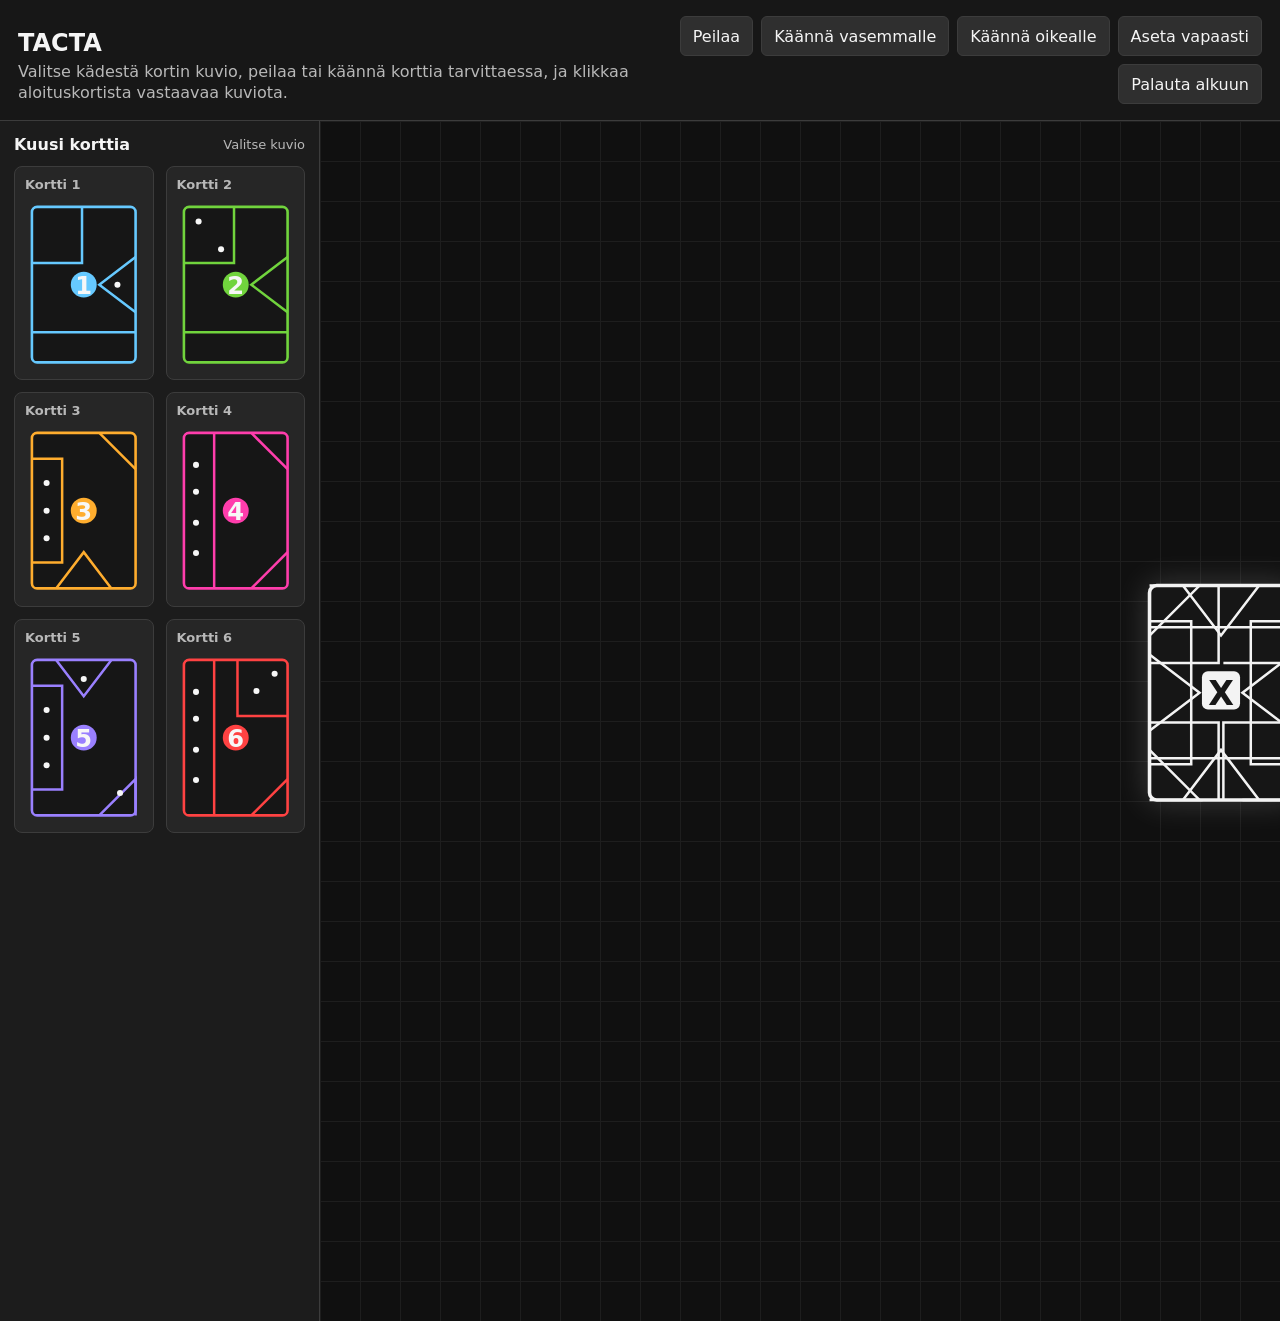
==== index.html @ 82af08ba "Initial TACTA placement prototype" ====
<!doctype html>
<html lang="fi">
  <head>
    <meta charset="utf-8" />
    <meta name="viewport" content="width=device-width, initial-scale=1" />
    <meta name="theme-color" content="#111111" />
    <title>TACTA sijoitusprototyyppi</title>
    <link rel="manifest" href="manifest.webmanifest" />
    <link rel="stylesheet" href="styles.css" />
  </head>
  <body>
    <main class="app">
      <section class="toolbar" aria-label="Kortin valinta">
        <div>
          <h1>TACTA</h1>
          <p>Valitse kädestä kortin kuvio, peilaa tai käännä korttia tarvittaessa, ja klikkaa aloituskortista vastaavaa kuviota.</p>
        </div>
        <div class="controls" aria-label="Sijoitettavan kortin säätimet">
          <button id="flip-card" type="button">Peilaa</button>
          <button id="rotate-left" type="button">Käännä vasemmalle</button>
          <button id="rotate-right" type="button">Käännä oikealle</button>
          <button id="place-center" type="button">Aseta vapaasti</button>
          <button id="clear-board" type="button">Palauta alkuun</button>
        </div>
      </section>

      <section class="workspace">
        <aside class="hand" aria-label="Kuusi korttimallia">
          <div class="hand-header">
            <h2>Kuusi korttia</h2>
            <span id="selected-status">Valitse kuvio</span>
          </div>
          <div id="hand-cards" class="hand-cards"></div>
        </aside>

        <section class="board-wrap" aria-label="Pelialue">
          <div id="board" class="board">
            <svg id="placement-lines" class="placement-lines" aria-hidden="true"></svg>
          </div>
        </section>
      </section>
    </main>

    <script type="module" src="game.js"></script>
  </body>
</html>
---- styles.css ----
:root {
  color-scheme: dark;
  --bg: #111111;
  --panel: #1c1c1c;
  --panel-2: #262626;
  --line: #3c3c3c;
  --text: #f5f5f5;
  --muted: #b8b8b8;
  --accent: #65d46e;
  --danger: #ff4a4a;
  font-family: Inter, ui-sans-serif, system-ui, -apple-system, BlinkMacSystemFont, "Segoe UI", sans-serif;
}

* {
  box-sizing: border-box;
}

body {
  margin: 0;
  min-height: 100vh;
  background: var(--bg);
  color: var(--text);
}

button {
  min-height: 40px;
  border: 1px solid var(--line);
  border-radius: 6px;
  background: #2f2f2f;
  color: var(--text);
  font: inherit;
  padding: 0 12px;
  cursor: pointer;
}

button:hover {
  border-color: #6b6b6b;
  background: #3a3a3a;
}

.app {
  min-height: 100vh;
  display: grid;
  grid-template-rows: auto 1fr;
}

.toolbar {
  display: flex;
  align-items: flex-end;
  justify-content: space-between;
  gap: 20px;
  padding: 16px 18px;
  border-bottom: 1px solid var(--line);
  background: #171717;
}

.toolbar h1,
.toolbar p,
.hand h2 {
  margin: 0;
}

.toolbar h1 {
  font-size: 24px;
  letter-spacing: 0;
}

.toolbar p {
  max-width: 760px;
  margin-top: 4px;
  color: var(--muted);
  line-height: 1.35;
}

.controls {
  display: flex;
  flex-wrap: wrap;
  justify-content: flex-end;
  gap: 8px;
}

.workspace {
  min-height: 0;
  display: grid;
  grid-template-columns: 320px 1fr;
}

.hand {
  min-height: 0;
  border-right: 1px solid var(--line);
  background: var(--panel);
  padding: 14px;
  overflow: auto;
}

.hand-header {
  display: flex;
  align-items: center;
  justify-content: space-between;
  gap: 12px;
  margin-bottom: 12px;
}

.hand h2 {
  font-size: 16px;
}

#selected-status {
  color: var(--muted);
  font-size: 13px;
  text-align: right;
}

.hand-cards {
  display: grid;
  grid-template-columns: repeat(2, minmax(0, 1fr));
  gap: 12px;
}

.hand-card {
  min-height: 168px;
  border: 1px solid var(--line);
  border-radius: 8px;
  background: var(--panel-2);
  padding: 10px;
}

.hand-card strong {
  display: block;
  margin-bottom: 8px;
  font-size: 13px;
  color: var(--muted);
}

.board-wrap {
  min-width: 0;
  min-height: 0;
  overflow: auto;
  background-color: #101010;
  background-image:
    linear-gradient(#1e1e1e 1px, transparent 1px),
    linear-gradient(90deg, #1e1e1e 1px, transparent 1px);
  background-size: 40px 40px;
}

.board {
  position: relative;
  width: 1800px;
  height: 1200px;
}

.placement-lines {
  position: absolute;
  inset: 0;
  width: 100%;
  height: 100%;
  pointer-events: none;
}

.card-svg {
  display: block;
  width: 100%;
  height: auto;
  overflow: visible;
  user-select: none;
}

.placed-card {
  position: absolute;
  width: 144px;
  height: 216px;
  transform-origin: 0 0;
}

.placed-card .card-svg {
  filter: drop-shadow(0 8px 14px rgb(0 0 0 / 0.38));
}

.placed-card.is-starting .card-svg {
  filter: drop-shadow(0 0 16px rgb(255 255 255 / 0.18));
}

.card-shell {
  fill: #161616;
  stroke-width: 3;
}

.card-divider,
.shape-line {
  fill: none;
  stroke-width: 2.5;
  vector-effect: non-scaling-stroke;
}

.port-hit {
  fill: transparent;
  stroke: transparent;
  cursor: pointer;
}

.port-hit:hover,
.port-hit.is-selected,
.port-hit.is-targetable:hover {
  fill: rgb(101 212 110 / 0.26);
  stroke: var(--accent);
  stroke-width: 2.5;
}

.port-hit.is-blocked:hover {
  fill: rgb(255 74 74 / 0.2);
  stroke: var(--danger);
  stroke-width: 2.5;
}

.port-hit.is-blocked {
  pointer-events: none;
}

.dot {
  fill: #f7f7f7;
}

.card-label {
  fill: #f7f7f7;
  font-size: 28px;
  font-weight: 800;
  text-anchor: middle;
  dominant-baseline: central;
}

.placed-card.is-starting .card-label {
  fill: #171717;
}

.suit-icon {
  fill: none;
  stroke: #f7f7f7;
  stroke-width: 2;
}

.ghost {
  opacity: 0.72;
}

@media (max-width: 860px) {
  .toolbar {
    align-items: stretch;
    flex-direction: column;
  }

  .controls {
    justify-content: flex-start;
  }

  .workspace {
    grid-template-columns: 1fr;
    grid-template-rows: auto 1fr;
  }

  .hand {
    border-right: 0;
    border-bottom: 1px solid var(--line);
    max-height: 350px;
  }

  .hand-cards {
    grid-template-columns: repeat(3, minmax(120px, 1fr));
  }
}
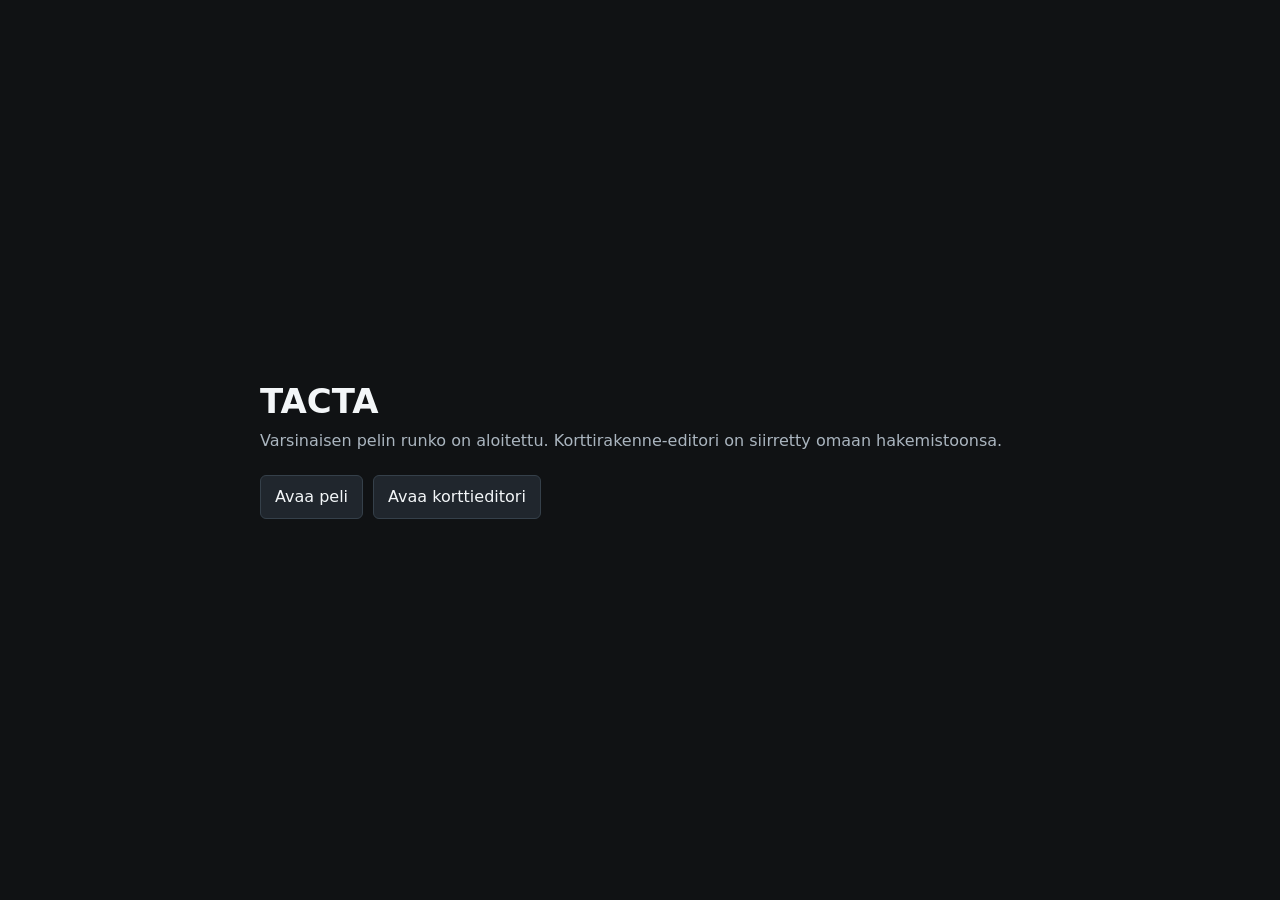
==== commit a1692bbd: "Build TACTA PWA game" ====
--- a/index.html
+++ b/index.html
@@ -3,44 +3,71 @@
   <head>
     <meta charset="utf-8" />
     <meta name="viewport" content="width=device-width, initial-scale=1" />
-    <meta name="theme-color" content="#111111" />
-    <title>TACTA sijoitusprototyyppi</title>
-    <link rel="manifest" href="manifest.webmanifest" />
-    <link rel="stylesheet" href="styles.css" />
+    <meta name="theme-color" content="#101214" />
+    <title>TACTA</title>
+    <style>
+      :root {
+        color-scheme: dark;
+        font-family: Inter, ui-sans-serif, system-ui, -apple-system, BlinkMacSystemFont, "Segoe UI", sans-serif;
+      }
+
+      body {
+        min-height: 100vh;
+        margin: 0;
+        display: grid;
+        place-items: center;
+        background: #101214;
+        color: #f3f6f8;
+      }
+
+      main {
+        width: min(760px, calc(100vw - 40px));
+      }
+
+      h1 {
+        margin: 0 0 8px;
+        font-size: 34px;
+        letter-spacing: 0;
+      }
+
+      p {
+        margin: 0 0 22px;
+        color: #aab5bf;
+        line-height: 1.45;
+      }
+
+      nav {
+        display: flex;
+        gap: 10px;
+        flex-wrap: wrap;
+      }
+
+      a {
+        min-height: 42px;
+        display: inline-grid;
+        place-items: center;
+        border: 1px solid #35404a;
+        border-radius: 6px;
+        background: #20262d;
+        color: #f3f6f8;
+        padding: 0 14px;
+        text-decoration: none;
+      }
+
+      a:hover {
+        border-color: #52616e;
+        background: #252d35;
+      }
+    </style>
   </head>
   <body>
-    <main class="app">
-      <section class="toolbar" aria-label="Kortin valinta">
-        <div>
-          <h1>TACTA</h1>
-          <p>Valitse kädestä kortin kuvio, peilaa tai käännä korttia tarvittaessa, ja klikkaa aloituskortista vastaavaa kuviota.</p>
-        </div>
-        <div class="controls" aria-label="Sijoitettavan kortin säätimet">
-          <button id="flip-card" type="button">Peilaa</button>
-          <button id="rotate-left" type="button">Käännä vasemmalle</button>
-          <button id="rotate-right" type="button">Käännä oikealle</button>
-          <button id="place-center" type="button">Aseta vapaasti</button>
-          <button id="clear-board" type="button">Palauta alkuun</button>
-        </div>
-      </section>
-
-      <section class="workspace">
-        <aside class="hand" aria-label="Kuusi korttimallia">
-          <div class="hand-header">
-            <h2>Kuusi korttia</h2>
-            <span id="selected-status">Valitse kuvio</span>
-          </div>
-          <div id="hand-cards" class="hand-cards"></div>
-        </aside>
-
-        <section class="board-wrap" aria-label="Pelialue">
-          <div id="board" class="board">
-            <svg id="placement-lines" class="placement-lines" aria-hidden="true"></svg>
-          </div>
-        </section>
-      </section>
+    <main>
+      <h1>TACTA</h1>
+      <p>Varsinaisen pelin runko on aloitettu. Korttirakenne-editori on siirretty omaan hakemistoonsa.</p>
+      <nav aria-label="Projektin näkymät">
+        <a href="./game/">Avaa peli</a>
+        <a href="./editor/">Avaa korttieditori</a>
+      </nav>
     </main>
-
-    <script type="module" src="game.js"></script>
   </body>
 </html>
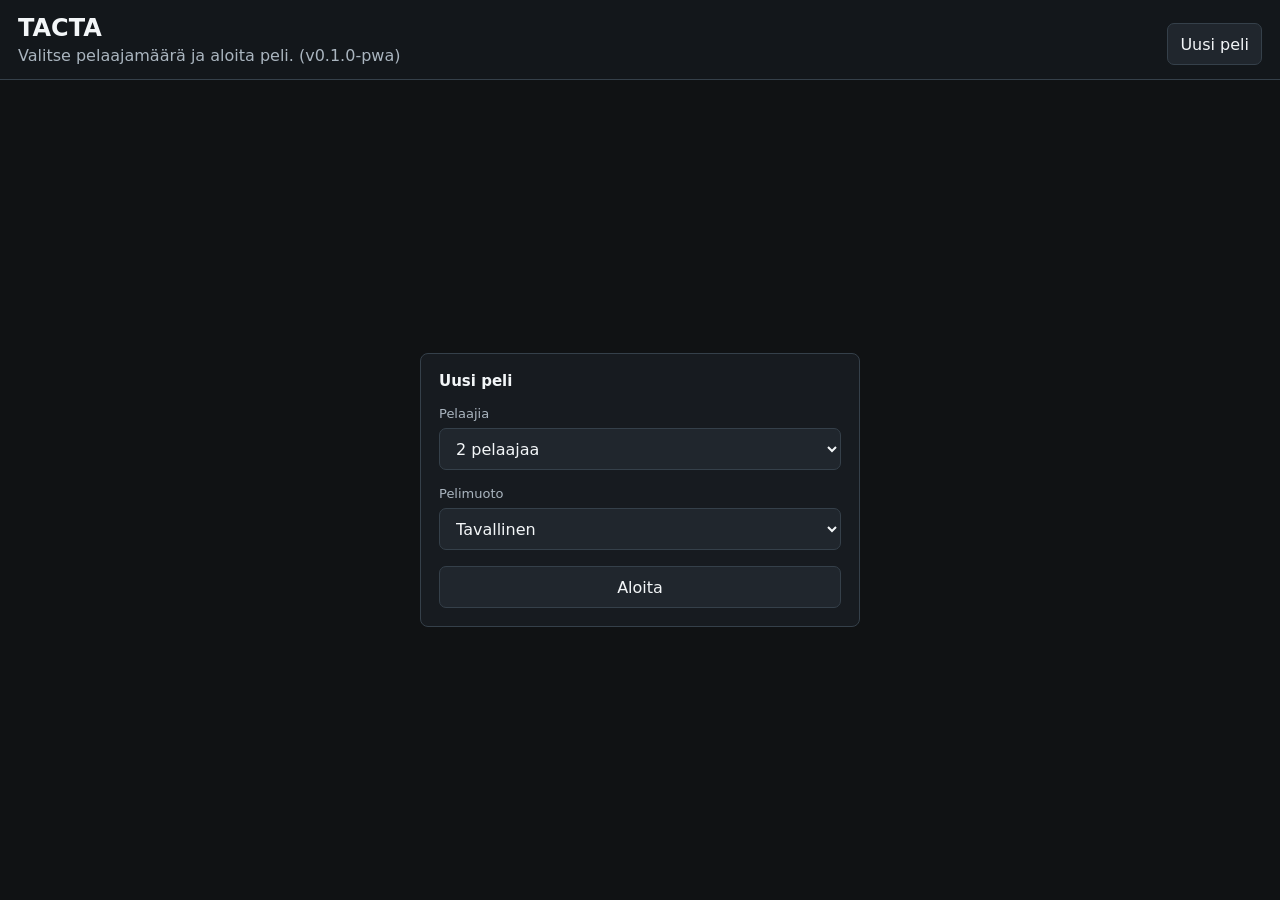
==== commit 7cd8a8e0: "Open game from root page" ====
--- a/index.html
+++ b/index.html
@@ -4,70 +4,14 @@
     <meta charset="utf-8" />
     <meta name="viewport" content="width=device-width, initial-scale=1" />
     <meta name="theme-color" content="#101214" />
+    <meta http-equiv="refresh" content="0; url=./game/" />
     <title>TACTA</title>
-    <style>
-      :root {
-        color-scheme: dark;
-        font-family: Inter, ui-sans-serif, system-ui, -apple-system, BlinkMacSystemFont, "Segoe UI", sans-serif;
-      }
-
-      body {
-        min-height: 100vh;
-        margin: 0;
-        display: grid;
-        place-items: center;
-        background: #101214;
-        color: #f3f6f8;
-      }
-
-      main {
-        width: min(760px, calc(100vw - 40px));
-      }
-
-      h1 {
-        margin: 0 0 8px;
-        font-size: 34px;
-        letter-spacing: 0;
-      }
-
-      p {
-        margin: 0 0 22px;
-        color: #aab5bf;
-        line-height: 1.45;
-      }
-
-      nav {
-        display: flex;
-        gap: 10px;
-        flex-wrap: wrap;
-      }
-
-      a {
-        min-height: 42px;
-        display: inline-grid;
-        place-items: center;
-        border: 1px solid #35404a;
-        border-radius: 6px;
-        background: #20262d;
-        color: #f3f6f8;
-        padding: 0 14px;
-        text-decoration: none;
-      }
-
-      a:hover {
-        border-color: #52616e;
-        background: #252d35;
-      }
-    </style>
+    <link rel="canonical" href="./game/" />
+    <script>
+      window.location.replace("./game/");
+    </script>
   </head>
   <body>
-    <main>
-      <h1>TACTA</h1>
-      <p>Varsinaisen pelin runko on aloitettu. Korttirakenne-editori on siirretty omaan hakemistoonsa.</p>
-      <nav aria-label="Projektin näkymät">
-        <a href="./game/">Avaa peli</a>
-        <a href="./editor/">Avaa korttieditori</a>
-      </nav>
-    </main>
+    <p><a href="./game/">Avaa TACTA-peli</a></p>
   </body>
 </html>
